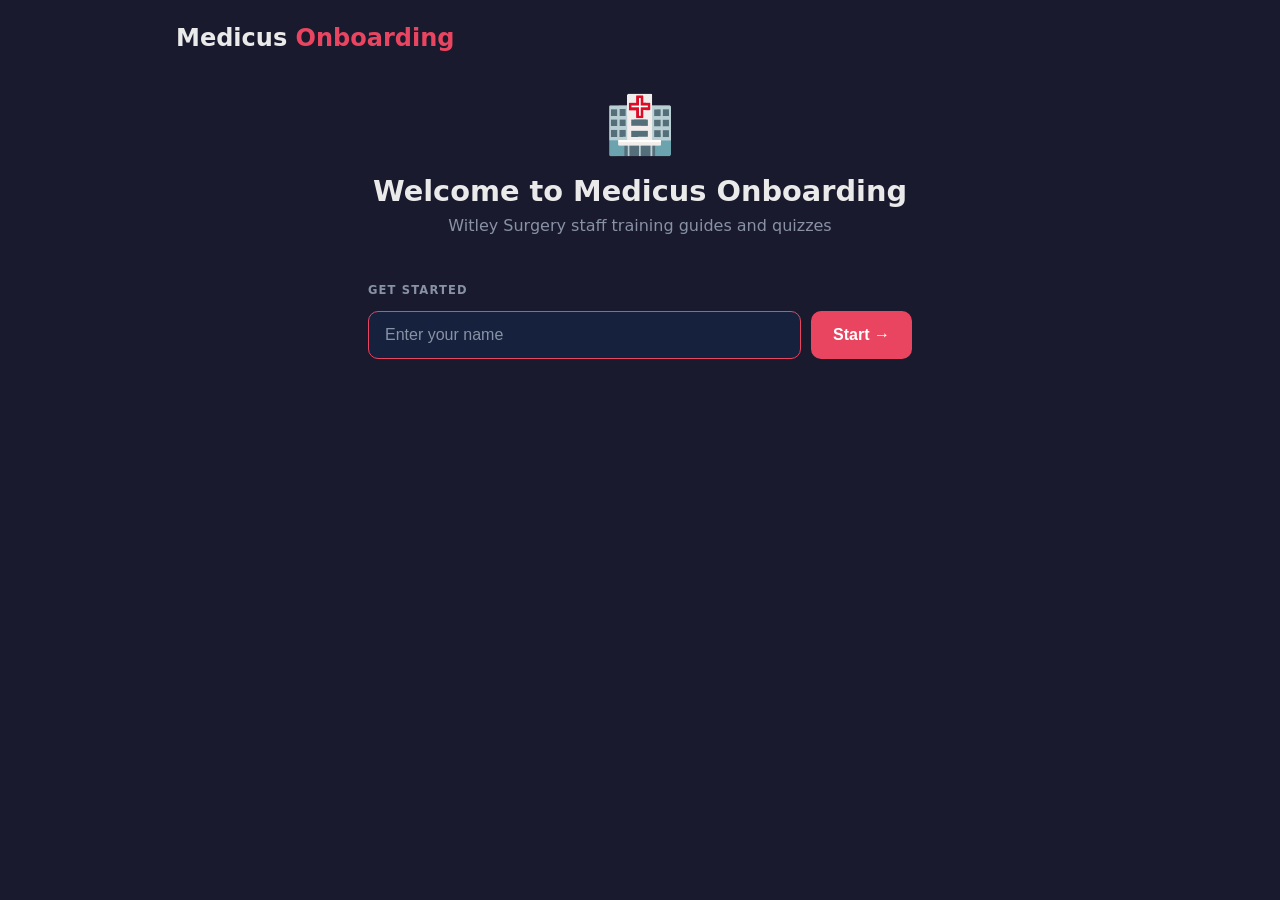
==== index.html @ c96b1d3e "feat: initial commit - Medicus onboarding app with admin module management - Two-panel training guid" ====
<!DOCTYPE html>
<html lang="en">
<head>
  <meta charset="UTF-8" />
  <meta name="viewport" content="width=device-width, initial-scale=1.0" />
  <title>Medicus Onboarding - Witley Surgery</title>
  <link rel="stylesheet" href="style.css" />
</head>
<body>
  <div id="app"></div>
  <script src="data/data.js"></script>
  <script src="app.js"></script>
</body>
</html>
---- style.css ----
/* Medicus Onboarding App - styles */

:root {
  --bg:          #1a1a2e;
  --surface:     #16213e;
  --surface2:    #0f3460;
  --accent:      #e94560;
  --accent2:     #533483;
  --text:        #eaeaea;
  --text-muted:  #8892a4;
  --border:      #2a3a5c;
  --radius:      10px;
  --font-body:   'Segoe UI', system-ui, sans-serif;

  /* Role colours */
  --c-hca:       #00b4d8;
  --c-anp:       #4cc9f0;
  --c-nurse:     #7b2d8b;
  --c-paramedic: #f77f00;
  --c-pharm:     #2dc653;
  --c-disp:      #f4d03f;
  --c-pharmtech: #00f5d4;
  --c-recep:     #e94560;
  --c-admin:     #8892a4;
  --c-other:     #a78bfa;
}

*, *::before, *::after { box-sizing: border-box; margin: 0; padding: 0; }

body {
  background: var(--bg);
  color: var(--text);
  font-family: var(--font-body);
  min-height: 100vh;
}

/* ── Layout ── */
#app { max-width: 960px; margin: 0 auto; padding: 24px 16px 60px; }

header {
  display: flex;
  align-items: center;
  gap: 12px;
  margin-bottom: 32px;
}

header .logo {
  font-size: 1.5rem;
  font-weight: 700;
  color: var(--text);
}

header .logo span { color: var(--accent); }

header nav { margin-left: auto; }

header nav button {
  background: none;
  border: none;
  color: var(--text-muted);
  cursor: pointer;
  font-size: 0.9rem;
  padding: 6px 12px;
  border-radius: var(--radius);
  transition: background 0.15s, color 0.15s;
}

header nav button:hover { background: var(--surface); color: var(--text); }

/* ── Search ── */
.search-wrap {
  position: relative;
  margin-bottom: 40px;
}

.search-wrap input {
  width: 100%;
  padding: 16px 20px 16px 48px;
  background: var(--surface);
  border: 1px solid var(--border);
  border-radius: var(--radius);
  color: var(--text);
  font-size: 1.1rem;
  outline: none;
  transition: border-color 0.2s;
}

.search-wrap input:focus { border-color: var(--accent); }

.search-wrap input::placeholder { color: var(--text-muted); }

.search-icon {
  position: absolute;
  left: 16px;
  top: 50%;
  transform: translateY(-50%);
  color: var(--text-muted);
  font-size: 1.1rem;
  pointer-events: none;
}

/* ── Section headings ── */
.section-label {
  font-size: 0.75rem;
  font-weight: 600;
  letter-spacing: 0.1em;
  text-transform: uppercase;
  color: var(--text-muted);
  margin-bottom: 16px;
}

/* ── Role grid ── */
.role-grid {
  display: grid;
  grid-template-columns: repeat(auto-fill, minmax(180px, 1fr));
  gap: 14px;
  margin-bottom: 48px;
}

.role-card {
  background: var(--surface);
  border: 1px solid var(--border);
  border-radius: var(--radius);
  padding: 20px 16px;
  cursor: pointer;
  transition: transform 0.15s, border-color 0.15s, box-shadow 0.15s;
  display: flex;
  flex-direction: column;
  align-items: flex-start;
  gap: 10px;
}

.role-card:hover {
  transform: translateY(-2px);
  box-shadow: 0 6px 24px rgba(0,0,0,0.4);
}

.role-card .role-icon {
  font-size: 2rem;
  line-height: 1;
}

.role-card .role-name {
  font-weight: 600;
  font-size: 0.95rem;
}

.role-card .role-count {
  font-size: 0.78rem;
  color: var(--text-muted);
}

.role-card .role-bar {
  height: 3px;
  width: 100%;
  border-radius: 2px;
  margin-top: auto;
}

/* ── Page header ── */
.page-header {
  display: flex;
  align-items: center;
  gap: 16px;
  margin-bottom: 28px;
}

.back-btn {
  background: var(--surface);
  border: 1px solid var(--border);
  color: var(--text);
  cursor: pointer;
  padding: 8px 14px;
  border-radius: var(--radius);
  font-size: 0.9rem;
  transition: background 0.15s;
}

.back-btn:hover { background: var(--surface2); }

.page-title { font-size: 1.6rem; font-weight: 700; }
.page-title .icon { margin-right: 10px; }

.quiz-launch-btn {
  margin-left: auto;
  background: var(--accent);
  border: none;
  color: #fff;
  cursor: pointer;
  padding: 10px 20px;
  border-radius: var(--radius);
  font-size: 0.9rem;
  font-weight: 600;
  transition: opacity 0.15s;
}

.quiz-launch-btn:hover { opacity: 0.85; }

/* ── Welcome screen ── */
.welcome-wrap {
  max-width: 560px;
  margin: 40px auto 0;
  padding: 0 8px;
}

.welcome-hero {
  text-align: center;
  margin-bottom: 48px;
}

.welcome-logo { font-size: 3.5rem; margin-bottom: 16px; }

.welcome-title {
  font-size: 1.8rem;
  font-weight: 700;
  margin-bottom: 8px;
}

.welcome-subtitle {
  font-size: 1rem;
  color: var(--text-muted);
}

.welcome-section-label {
  font-size: 0.72rem;
  font-weight: 600;
  letter-spacing: 0.1em;
  text-transform: uppercase;
  color: var(--text-muted);
  margin-bottom: 14px;
}

.welcome-existing { margin-bottom: 36px; }

.user-list {
  display: flex;
  flex-wrap: wrap;
  gap: 10px;
}

.user-card {
  display: flex;
  align-items: center;
  gap: 10px;
  background: var(--surface);
  border: 1px solid var(--border);
  border-radius: var(--radius);
  padding: 12px 14px;
  cursor: pointer;
  transition: border-color 0.15s, background 0.15s;
  flex: 1;
  min-width: 160px;
  position: relative;
}

.user-card:hover { border-color: var(--accent); background: var(--surface2); }

.user-avatar {
  width: 36px;
  height: 36px;
  border-radius: 50%;
  background: var(--accent);
  color: #fff;
  font-weight: 700;
  font-size: 1rem;
  display: flex;
  align-items: center;
  justify-content: center;
  flex-shrink: 0;
}

.user-card-name {
  font-size: 0.95rem;
  font-weight: 500;
  flex: 1;
}

.user-delete-btn {
  background: none;
  border: none;
  color: var(--text-muted);
  cursor: pointer;
  font-size: 0.85rem;
  padding: 4px 6px;
  border-radius: 4px;
  line-height: 1;
  transition: color 0.15s, background 0.15s;
}

.user-delete-btn:hover { color: var(--accent); background: rgba(233,69,96,0.12); }

.welcome-new {}

.new-user-form {
  display: flex;
  gap: 10px;
}

.new-user-form input {
  flex: 1;
  padding: 14px 16px;
  background: var(--surface);
  border: 1px solid var(--border);
  border-radius: var(--radius);
  color: var(--text);
  font-size: 1rem;
  outline: none;
  transition: border-color 0.2s;
}

.new-user-form input:focus { border-color: var(--accent); }
.new-user-form input::placeholder { color: var(--text-muted); }

.start-btn {
  background: var(--accent);
  border: none;
  color: #fff;
  cursor: pointer;
  padding: 14px 22px;
  border-radius: var(--radius);
  font-size: 1rem;
  font-weight: 600;
  transition: opacity 0.15s;
  white-space: nowrap;
}

.start-btn:hover { opacity: 0.85; }

/* ── User badge in header ── */
.user-badge {
  display: inline-flex;
  align-items: center;
  gap: 6px;
  font-size: 0.82rem;
  color: var(--text-muted);
  cursor: pointer;
  padding: 6px 12px;
  border-radius: var(--radius);
  border: 1px solid var(--border);
  transition: background 0.15s, color 0.15s;
  margin-left: 8px;
}

.user-badge:hover { background: var(--surface); color: var(--text); }

/* ── Role card progress ── */
.role-progress-track {
  width: 100%;
  height: 4px;
  background: var(--border);
  border-radius: 2px;
  overflow: hidden;
}

.role-progress-fill {
  height: 100%;
  border-radius: 2px;
  transition: width 0.3s;
}

.role-progress-label {
  font-size: 0.72rem;
  font-weight: 600;
  margin-top: 2px;
}

/* ── Guide layout ── */
.guide-header {
  display: flex;
  align-items: flex-start;
  gap: 16px;
  margin-bottom: 16px;
}

.guide-header-left {
  display: flex;
  align-items: center;
  gap: 14px;
  flex: 1;
}

.guide-role-icon { font-size: 2.2rem; line-height: 1; }

.guide-role-name {
  font-size: 1.4rem;
  font-weight: 700;
}

.guide-role-desc {
  font-size: 0.82rem;
  color: var(--text-muted);
  margin-top: 2px;
}

.guide-header-right {
  display: flex;
  align-items: center;
}

.guide-progress-wrap {
  display: flex;
  align-items: center;
  gap: 14px;
  margin-bottom: 20px;
}

.guide-progress-bar-track {
  flex: 1;
  height: 6px;
  background: var(--border);
  border-radius: 3px;
  overflow: hidden;
}

.guide-progress-bar-fill {
  height: 100%;
  background: var(--accent);
  border-radius: 3px;
  transition: width 0.4s;
}

.guide-progress-label {
  font-size: 0.78rem;
  color: var(--text-muted);
  white-space: nowrap;
}

.guide-layout {
  display: grid;
  grid-template-columns: 280px 1fr;
  gap: 20px;
  height: calc(100vh - 260px);
  min-height: 500px;
}

.guide-sidebar {
  background: var(--surface);
  border: 1px solid var(--border);
  border-radius: var(--radius);
  overflow: hidden;
  display: flex;
  flex-direction: column;
}

.guide-sidebar-scroll {
  overflow-y: auto;
  flex: 1;
  padding: 12px 0;
  scrollbar-width: thin;
  scrollbar-color: var(--border) transparent;
}

.guide-nav-section { margin-bottom: 4px; }

.guide-nav-section-title {
  font-size: 0.68rem;
  font-weight: 700;
  letter-spacing: 0.1em;
  text-transform: uppercase;
  color: var(--text-muted);
  padding: 10px 16px 4px;
}

.guide-nav-section-title.done { color: #2dc653; }

.guide-nav-item {
  display: flex;
  align-items: flex-start;
  gap: 8px;
  padding: 8px 16px;
  cursor: pointer;
  transition: background 0.12s;
  border-left: 3px solid transparent;
}

.guide-nav-item:hover { background: var(--surface2); }

.guide-nav-item.active {
  background: var(--surface2);
  border-left-color: var(--accent);
}

.guide-nav-item.done .guide-nav-title { color: var(--text-muted); }

.guide-nav-check {
  font-size: 0.7rem;
  color: #2dc653;
  min-width: 14px;
  margin-top: 2px;
  flex-shrink: 0;
}

.guide-nav-title {
  font-size: 0.85rem;
  line-height: 1.4;
}

.guide-article-panel {
  background: var(--surface);
  border: 1px solid var(--border);
  border-radius: var(--radius);
  overflow-y: auto;
  scrollbar-width: thin;
  scrollbar-color: var(--border) transparent;
}

.guide-article-inner {
  padding: 32px 36px;
  max-width: 720px;
}

.guide-article-section-badge {
  display: inline-block;
  font-size: 0.7rem;
  font-weight: 700;
  letter-spacing: 0.1em;
  text-transform: uppercase;
  color: var(--accent);
  background: rgba(233,69,96,0.1);
  border-radius: 4px;
  padding: 3px 10px;
  margin-bottom: 14px;
}

.guide-article-title {
  font-size: 1.4rem;
  font-weight: 700;
  line-height: 1.4;
  margin-bottom: 24px;
  color: var(--text);
}

.guide-article-body {
  font-size: 0.92rem;
  line-height: 1.8;
  color: #ccd6e8;
}

.article-para {
  margin-bottom: 1em;
}

.guide-article-footer {
  display: flex;
  align-items: center;
  gap: 16px;
  margin-top: 36px;
  padding-top: 20px;
  border-top: 1px solid var(--border);
  flex-wrap: wrap;
}

.article-link {
  color: var(--accent);
  font-size: 0.82rem;
  text-decoration: none;
}

.article-link:hover { text-decoration: underline; }

.complete-btn {
  margin-left: auto;
  background: var(--surface2);
  border: 1.5px solid var(--border);
  color: var(--text-muted);
  cursor: pointer;
  padding: 8px 18px;
  border-radius: var(--radius);
  font-size: 0.88rem;
  font-weight: 600;
  transition: all 0.2s;
}

.complete-btn:hover {
  border-color: #2dc653;
  color: #2dc653;
}

.complete-btn.done {
  border-color: #2dc653;
  color: #2dc653;
  background: rgba(45, 198, 83, 0.1);
}

.guide-article-nav {
  display: flex;
  align-items: center;
  gap: 16px;
  margin-top: 28px;
}

.guide-nav-btn {
  background: var(--surface2);
  border: 1px solid var(--border);
  color: var(--text);
  cursor: pointer;
  padding: 10px 20px;
  border-radius: var(--radius);
  font-size: 0.9rem;
  transition: background 0.15s, opacity 0.15s;
}

.guide-nav-btn:hover:not(:disabled) { background: var(--border); }
.guide-nav-btn:disabled { opacity: 0.3; cursor: default; }

.guide-article-counter {
  flex: 1;
  text-align: center;
  font-size: 0.82rem;
  color: var(--text-muted);
}

/* ── Home bar ── */
.home-bar {
  display: flex;
  align-items: center;
  justify-content: space-between;
  margin-bottom: 16px;
}

.report-link-btn {
  background: none;
  border: 1px solid var(--border);
  color: var(--text-muted);
  cursor: pointer;
  padding: 6px 14px;
  border-radius: var(--radius);
  font-size: 0.82rem;
  transition: background 0.15s, color 0.15s;
}

.report-link-btn:hover { background: var(--surface); color: var(--text); }

/* ── Progress report ── */
.report-wrap {
  max-width: 860px;
  margin: 0 auto;
}

.report-header {
  display: flex;
  align-items: flex-start;
  justify-content: space-between;
  margin-bottom: 24px;
  gap: 16px;
}

.report-title {
  font-size: 1.5rem;
  font-weight: 700;
  margin-bottom: 4px;
}

.report-meta {
  font-size: 0.85rem;
  color: var(--text-muted);
}

.print-btn {
  background: var(--surface);
  border: 1px solid var(--border);
  color: var(--text);
  cursor: pointer;
  padding: 10px 18px;
  border-radius: var(--radius);
  font-size: 0.88rem;
  font-weight: 600;
  transition: background 0.15s;
  white-space: nowrap;
  flex-shrink: 0;
}

.print-btn:hover { background: var(--surface2); }

.report-staff-block {
  display: flex;
  gap: 24px;
  flex-wrap: wrap;
  background: var(--surface);
  border: 1px solid var(--border);
  border-radius: var(--radius);
  padding: 16px 20px;
  margin-bottom: 24px;
}

.report-field {
  display: flex;
  flex-direction: column;
  gap: 2px;
}

.report-field span {
  font-size: 0.7rem;
  text-transform: uppercase;
  letter-spacing: 0.08em;
  color: var(--text-muted);
}

.report-field strong {
  font-size: 0.95rem;
}

.report-table {
  width: 100%;
  border-collapse: collapse;
  font-size: 0.88rem;
  margin-bottom: 24px;
}

.report-table th {
  text-align: left;
  padding: 10px 12px;
  font-size: 0.7rem;
  font-weight: 700;
  text-transform: uppercase;
  letter-spacing: 0.08em;
  color: var(--text-muted);
  border-bottom: 1px solid var(--border);
}

.report-table td {
  padding: 12px 12px;
  border-bottom: 1px solid var(--border)22;
  vertical-align: middle;
}

.report-row.complete td { opacity: 0.7; }

.report-role {
  font-weight: 600;
  display: flex;
  align-items: center;
  gap: 8px;
}

.report-icon { font-size: 1.1rem; }

.report-bar-wrap {
  width: 80px;
  height: 6px;
  background: var(--border);
  border-radius: 3px;
  display: inline-block;
  vertical-align: middle;
  margin-right: 8px;
  overflow: hidden;
}

.report-bar-fill {
  height: 100%;
  border-radius: 3px;
}

.report-pct {
  font-size: 0.8rem;
  color: var(--text-muted);
}

.report-progress { white-space: nowrap; }

.status-done   { color: #2dc653; font-weight: 600; }
.status-progress { color: #f4d03f; }
.status-pending  { color: var(--text-muted); }

.report-footer {
  font-size: 0.78rem;
  color: var(--text-muted);
  border-top: 1px solid var(--border);
  padding-top: 16px;
  line-height: 1.6;
}

/* ── Print styles ── */
@media print {
  body { background: #fff; color: #000; }
  header, .home-bar, .print-btn { display: none !important; }
  .report-wrap { max-width: 100%; }
  .report-table th, .report-table td { color: #000; border-color: #ccc; }
  .report-staff-block { border-color: #ccc; background: #f8f8f8; }
  .report-title, .report-meta, .report-field strong { color: #000; }
  .report-field span { color: #666; }
  .report-footer { color: #666; }
  .status-done { color: #1a7a32; }
  .status-progress { color: #b8860b; }
  .status-pending { color: #666; }
}

/* ── Responsive guide ── */
@media (max-width: 700px) {
  .guide-layout {
    grid-template-columns: 1fr;
    height: auto;
  }
  .guide-sidebar {
    max-height: 240px;
  }
  .guide-article-inner { padding: 20px 16px; }
}

/* ── Search results ── */
.search-results-header {
  font-size: 0.9rem;
  color: var(--text-muted);
  margin-bottom: 20px;
}

.search-result-card {
  background: var(--surface);
  border: 1px solid var(--border);
  border-radius: var(--radius);
  padding: 18px;
  margin-bottom: 12px;
}

.search-result-title {
  font-weight: 600;
  font-size: 1rem;
  margin-bottom: 4px;
}

.search-result-meta {
  font-size: 0.78rem;
  color: var(--text-muted);
  margin-bottom: 10px;
}

.search-result-excerpt {
  font-size: 0.87rem;
  color: #bbc4d4;
  line-height: 1.6;
}

.search-result-excerpt mark {
  background: rgba(233, 69, 96, 0.3);
  color: var(--text);
  border-radius: 2px;
  padding: 0 2px;
}

.search-result-link {
  display: inline-block;
  margin-top: 10px;
  color: var(--accent);
  font-size: 0.82rem;
  text-decoration: none;
}

.search-result-link:hover { text-decoration: underline; }

.role-tags {
  display: flex;
  flex-wrap: wrap;
  gap: 4px;
  margin-top: 8px;
}

.role-tag {
  font-size: 0.7rem;
  padding: 2px 8px;
  border-radius: 20px;
  background: var(--surface2);
  color: var(--text-muted);
}

/* ── Quiz ── */
.quiz-wrap { max-width: 680px; margin: 0 auto; }

.quiz-progress {
  display: flex;
  justify-content: space-between;
  font-size: 0.82rem;
  color: var(--text-muted);
  margin-bottom: 8px;
}

.quiz-progress-bar {
  height: 4px;
  background: var(--border);
  border-radius: 2px;
  margin-bottom: 28px;
  overflow: hidden;
}

.quiz-progress-fill {
  height: 100%;
  background: var(--accent);
  border-radius: 2px;
  transition: width 0.3s;
}

.quiz-question {
  font-size: 1.15rem;
  font-weight: 600;
  line-height: 1.5;
  margin-bottom: 24px;
}

.quiz-options { display: flex; flex-direction: column; gap: 10px; }

.quiz-option {
  background: var(--surface);
  border: 1.5px solid var(--border);
  border-radius: var(--radius);
  padding: 14px 18px;
  cursor: pointer;
  font-size: 0.95rem;
  text-align: left;
  color: var(--text);
  transition: border-color 0.15s, background 0.15s;
}

.quiz-option:hover:not(:disabled) { border-color: var(--accent); background: var(--surface2); }

.quiz-option.correct { border-color: #2dc653; background: rgba(45, 198, 83, 0.12); }

.quiz-option.wrong   { border-color: var(--accent); background: rgba(233, 69, 96, 0.12); }

.quiz-option:disabled { cursor: default; }

.quiz-explanation {
  margin-top: 16px;
  padding: 14px;
  background: var(--surface2);
  border-radius: var(--radius);
  font-size: 0.88rem;
  line-height: 1.6;
  color: #bbc4d4;
  display: none;
}

.quiz-explanation.visible { display: block; }

.quiz-next-btn {
  margin-top: 20px;
  background: var(--accent);
  border: none;
  color: #fff;
  cursor: pointer;
  padding: 12px 28px;
  border-radius: var(--radius);
  font-size: 0.95rem;
  font-weight: 600;
  display: none;
  transition: opacity 0.15s;
}

.quiz-next-btn.visible { display: inline-block; }
.quiz-next-btn:hover { opacity: 0.85; }

/* ── Quiz results ── */
.quiz-results {
  text-align: center;
  padding: 40px 0;
}

.quiz-score {
  font-size: 4rem;
  font-weight: 700;
  margin-bottom: 8px;
}

.quiz-score-label {
  font-size: 1.1rem;
  color: var(--text-muted);
  margin-bottom: 32px;
}

.quiz-score.pass { color: #2dc653; }
.quiz-score.fail { color: var(--accent); }

.quiz-result-actions { display: flex; gap: 12px; justify-content: center; }

.quiz-result-actions button {
  padding: 12px 24px;
  border-radius: var(--radius);
  cursor: pointer;
  font-size: 0.95rem;
  font-weight: 600;
  border: none;
  transition: opacity 0.15s;
}

.quiz-result-actions .retry-btn  { background: var(--accent); color: #fff; }
.quiz-result-actions .guide-btn  { background: var(--surface2); color: var(--text); border: 1px solid var(--border); }
.quiz-result-actions button:hover { opacity: 0.85; }

/* ── Empty / loading states ── */
.loading {
  text-align: center;
  padding: 60px 0;
  color: var(--text-muted);
  font-size: 1rem;
}

.empty {
  text-align: center;
  padding: 60px 0;
  color: var(--text-muted);
}

.empty p { margin-top: 8px; font-size: 0.9rem; }

/* ── Home bar actions ── */
.home-bar-actions { display: flex; align-items: center; gap: 8px; }

.admin-link-btn {
  background: none;
  border: 1px solid var(--border);
  color: var(--text-muted);
  cursor: pointer;
  padding: 6px 10px;
  border-radius: var(--radius);
  font-size: 0.85rem;
  transition: background 0.15s, color 0.15s;
}

.admin-link-btn:hover { background: var(--surface); color: var(--text); }

/* ── Mandatory article markers ── */
.guide-nav-mandatory {
  font-size: 0.65rem;
  color: #f4d03f;
  flex-shrink: 0;
  margin-left: auto;
}

.guide-article-meta-row {
  display: flex;
  align-items: center;
  gap: 8px;
  margin-bottom: 14px;
  flex-wrap: wrap;
}

.guide-article-section-badge { margin-bottom: 0; }

.guide-article-required-badge {
  display: inline-block;
  font-size: 0.7rem;
  font-weight: 700;
  letter-spacing: 0.08em;
  color: #f4d03f;
  background: rgba(244, 208, 63, 0.1);
  border: 1px solid rgba(244, 208, 63, 0.3);
  border-radius: 4px;
  padding: 3px 10px;
}

/* ── Admin login ── */
.admin-login-wrap {
  display: flex;
  align-items: center;
  justify-content: center;
  min-height: 60vh;
}

.admin-login-card {
  background: var(--surface);
  border: 1px solid var(--border);
  border-radius: var(--radius);
  padding: 40px 36px;
  width: 360px;
  max-width: 100%;
  text-align: center;
}

.admin-login-icon { font-size: 2.5rem; margin-bottom: 12px; }

.admin-login-title {
  font-size: 1.4rem;
  font-weight: 700;
  margin-bottom: 4px;
}

.admin-login-sub {
  font-size: 0.82rem;
  color: var(--text-muted);
  margin-bottom: 28px;
}

.admin-input {
  width: 100%;
  padding: 12px 16px;
  background: var(--bg);
  border: 1px solid var(--border);
  border-radius: var(--radius);
  color: var(--text);
  font-size: 1rem;
  outline: none;
  margin-bottom: 8px;
  transition: border-color 0.2s;
}

.admin-input:focus { border-color: var(--accent); }
.admin-input::placeholder { color: var(--text-muted); }

.admin-error {
  font-size: 0.82rem;
  color: var(--accent);
  min-height: 20px;
  margin-bottom: 12px;
}

.admin-login-btn {
  width: 100%;
  background: var(--accent);
  border: none;
  color: #fff;
  cursor: pointer;
  padding: 13px;
  border-radius: var(--radius);
  font-size: 1rem;
  font-weight: 600;
  transition: opacity 0.15s;
  margin-bottom: 10px;
}

.admin-login-btn:hover { opacity: 0.85; }

.admin-cancel-btn {
  background: none;
  border: none;
  color: var(--text-muted);
  cursor: pointer;
  font-size: 0.88rem;
  padding: 6px;
  transition: color 0.15s;
}

.admin-cancel-btn:hover { color: var(--text); }

/* ── Admin panel ── */
.admin-wrap { max-width: 960px; }

.admin-header {
  display: flex;
  align-items: flex-start;
  justify-content: space-between;
  gap: 16px;
  margin-bottom: 24px;
  flex-wrap: wrap;
}

.admin-title {
  font-size: 1.4rem;
  font-weight: 700;
  margin-bottom: 4px;
}

.admin-subtitle {
  font-size: 0.82rem;
  color: var(--text-muted);
}

.admin-header-actions { display: flex; gap: 8px; align-items: center; }

.admin-logout-btn {
  background: none;
  border: 1px solid var(--border);
  color: var(--text-muted);
  cursor: pointer;
  padding: 8px 14px;
  border-radius: var(--radius);
  font-size: 0.82rem;
  transition: background 0.15s, color 0.15s;
}

.admin-logout-btn:hover { background: var(--surface); color: var(--text); }

.admin-change-pw-btn {
  background: none;
  border: 1px solid var(--border);
  color: var(--text-muted);
  cursor: pointer;
  padding: 8px 14px;
  border-radius: var(--radius);
  font-size: 0.82rem;
  transition: background 0.15s, color 0.15s;
}

.admin-change-pw-btn:hover { background: var(--surface); color: var(--text); }

.admin-role-tabs {
  display: flex;
  flex-wrap: wrap;
  gap: 6px;
  margin-bottom: 20px;
  padding-bottom: 20px;
  border-bottom: 1px solid var(--border);
}

.admin-role-tab {
  position: relative;
  background: var(--surface);
  border: 1px solid var(--border);
  color: var(--text-muted);
  cursor: pointer;
  padding: 8px 14px;
  border-radius: var(--radius);
  font-size: 0.82rem;
  transition: background 0.15s, color 0.15s, border-color 0.15s;
  white-space: nowrap;
}

.admin-role-tab:hover { background: var(--surface2); color: var(--text); }
.admin-role-tab.active { border-color: var(--accent); color: var(--text); background: var(--surface2); }

.admin-tab-dot {
  position: absolute;
  top: 4px;
  right: 4px;
  width: 6px;
  height: 6px;
  border-radius: 50%;
  background: var(--accent);
}

.admin-role-panel {
  background: var(--surface);
  border: 1px solid var(--border);
  border-radius: var(--radius);
  overflow: hidden;
}

.admin-role-info {
  display: flex;
  align-items: center;
  gap: 12px;
  padding: 16px 20px;
  border-bottom: 1px solid var(--border);
  background: var(--surface2);
  flex-wrap: wrap;
}

.admin-role-icon { font-size: 1.5rem; }

.admin-role-name { font-size: 1rem; font-weight: 700; }

.admin-role-stats {
  font-size: 0.78rem;
  color: var(--text-muted);
}

.admin-reset-btn {
  margin-left: auto;
  background: none;
  border: 1px solid var(--border);
  color: var(--text-muted);
  cursor: pointer;
  padding: 6px 12px;
  border-radius: var(--radius);
  font-size: 0.78rem;
  transition: color 0.15s, border-color 0.15s;
}

.admin-reset-btn:hover { color: var(--accent); border-color: var(--accent); }

.admin-articles-list {
  max-height: calc(100vh - 380px);
  overflow-y: auto;
  min-height: 300px;
  scrollbar-width: thin;
  scrollbar-color: var(--border) transparent;
}

.admin-section { border-bottom: 1px solid var(--border)44; }
.admin-section:last-child { border-bottom: none; }

.admin-section-title {
  display: flex;
  align-items: center;
  justify-content: space-between;
  padding: 10px 20px 6px;
  font-size: 0.68rem;
  font-weight: 700;
  letter-spacing: 0.1em;
  text-transform: uppercase;
  color: var(--text-muted);
  background: var(--bg);
}

.admin-section-count {
  font-weight: 400;
  text-transform: none;
  letter-spacing: 0;
  font-size: 0.72rem;
}

.admin-article-row {
  display: flex;
  align-items: center;
  gap: 14px;
  padding: 10px 20px;
  border-bottom: 1px solid var(--border)22;
  transition: background 0.1s;
}

.admin-article-row:hover { background: var(--surface2); }
.admin-article-row.excluded { opacity: 0.45; }
.admin-article-row:last-child { border-bottom: none; }

.admin-article-title {
  flex: 1;
  font-size: 0.85rem;
  line-height: 1.4;
}

/* Toggle switch */
.admin-toggle-wrap {
  position: relative;
  display: inline-block;
  width: 38px;
  height: 22px;
  flex-shrink: 0;
  cursor: pointer;
}

.admin-toggle-wrap input { opacity: 0; width: 0; height: 0; }

.admin-toggle-slider {
  position: absolute;
  inset: 0;
  background: var(--border);
  border-radius: 22px;
  transition: background 0.2s;
}

.admin-toggle-slider::before {
  content: "";
  position: absolute;
  width: 16px;
  height: 16px;
  left: 3px;
  bottom: 3px;
  background: #fff;
  border-radius: 50%;
  transition: transform 0.2s;
}

.admin-toggle-wrap input:checked + .admin-toggle-slider { background: #2dc653; }
.admin-toggle-wrap input:checked + .admin-toggle-slider::before { transform: translateX(16px); }

/* Mandatory checkbox */
.admin-mandatory-label {
  display: flex;
  align-items: center;
  gap: 5px;
  font-size: 0.75rem;
  color: var(--text-muted);
  cursor: pointer;
  white-space: nowrap;
  flex-shrink: 0;
}

.admin-mandatory-label input { cursor: pointer; accent-color: #f4d03f; }
.admin-mandatory-label.disabled { opacity: 0.4; pointer-events: none; }

/* ── Responsive ── */
@media (max-width: 600px) {
  .role-grid { grid-template-columns: repeat(2, 1fr); }
  .page-title { font-size: 1.2rem; }
  .quiz-launch-btn { padding: 8px 14px; font-size: 0.82rem; }
}
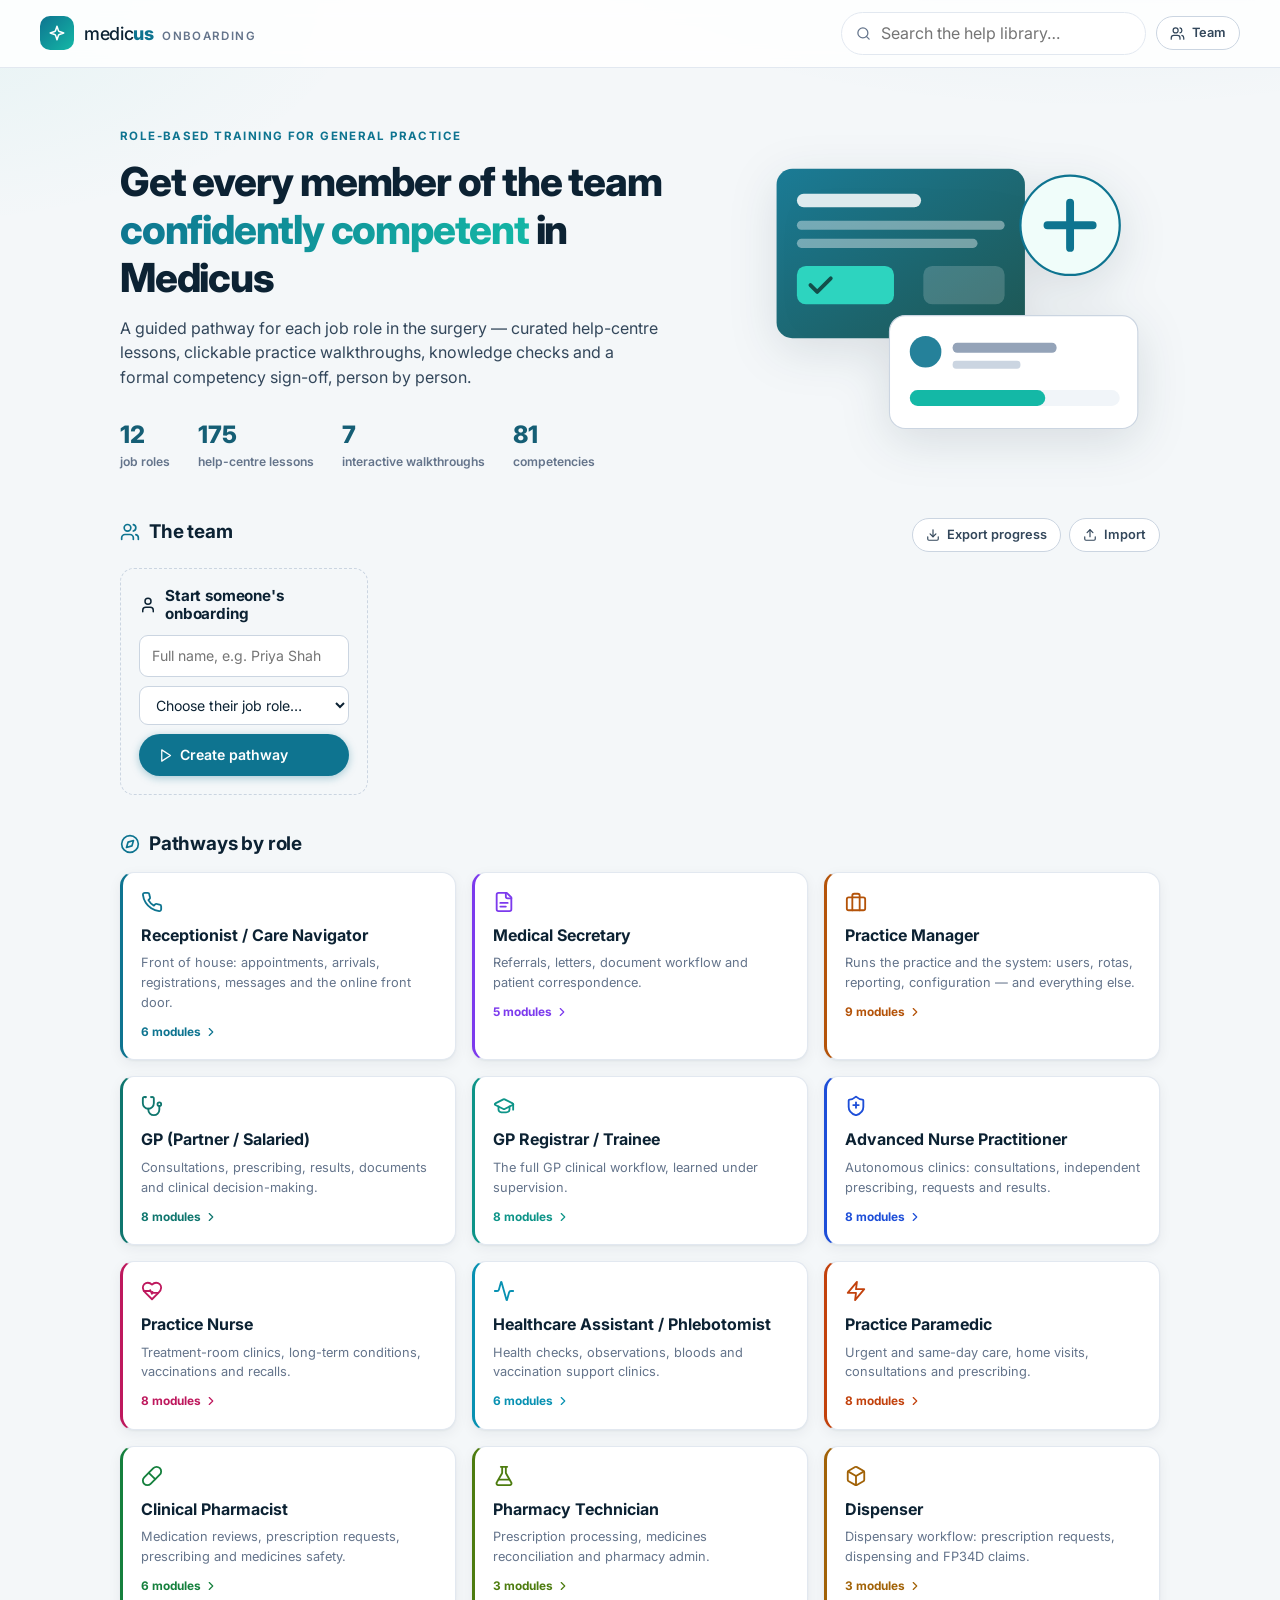
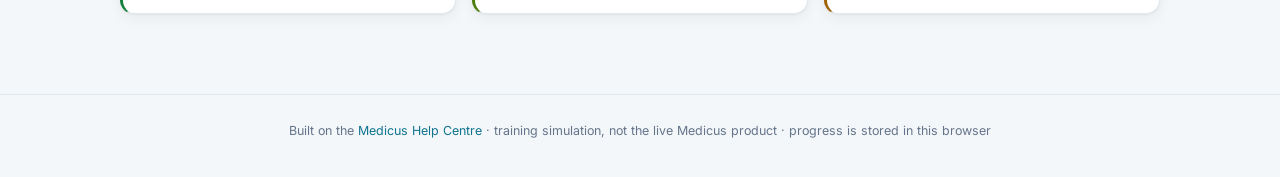
==== commit 5e1bc969: "feat: rebuild as role-based onboarding with walkthroughs and competency sign-off Complete rewrite of" ====
--- a/index.html
+++ b/index.html
@@ -1,14 +1,19 @@
 <!DOCTYPE html>
-<html lang="en">
+<html lang="en-GB">
 <head>
   <meta charset="UTF-8" />
   <meta name="viewport" content="width=device-width, initial-scale=1.0" />
-  <title>Medicus Onboarding - Witley Surgery</title>
-  <link rel="stylesheet" href="style.css" />
+  <title>Medicus Onboarding — role-based training & competency sign-off</title>
+  <meta name="description" content="Best-in-class Medicus onboarding for every job role in the surgery: curated lessons, clickable walkthroughs, knowledge checks and competency sign-off." />
+  <link rel="icon" href="data:image/svg+xml,%3Csvg xmlns='http://www.w3.org/2000/svg' viewBox='0 0 32 32'%3E%3Crect width='32' height='32' rx='8' fill='%230E7490'/%3E%3Cpath d='M16 8v16M8 16h16' stroke='%23fff' stroke-width='4.5' stroke-linecap='round'/%3E%3C/svg%3E" />
+  <link rel="stylesheet" href="css/main.css" />
 </head>
 <body>
   <div id="app"></div>
   <script src="data/data.js"></script>
-  <script src="app.js"></script>
+  <script src="js/icons.js"></script>
+  <script src="js/curriculum.js"></script>
+  <script src="js/walkthroughs.js"></script>
+  <script src="js/app.js"></script>
 </body>
 </html>
--- a/css/main.css
+++ b/css/main.css
@@ -0,0 +1,559 @@
+/* ───────────────────────────────────────────────────────────────────────────
+   Medicus Onboarding — design system
+   Light, clinical, professional. Palette echoes the Medicus brand:
+   deep ink navy + teal, generous whitespace, soft shadows.
+   ─────────────────────────────────────────────────────────────────────────── */
+
+@import url("https://fonts.googleapis.com/css2?family=Inter:wght@400;500;600;700;800&display=swap");
+
+:root {
+  --ink:        #0c2233;
+  --ink-soft:   #33475b;
+  --muted:      #64748b;
+  --primary:    #0e7490;
+  --primary-deep: #155e75;
+  --primary-soft: #e0f2f7;
+  --accent:     #14b8a6;
+  --success:    #15803d;
+  --success-soft: #ecfdf3;
+  --danger:     #dc2626;
+  --danger-soft: #fef2f2;
+  --amber:      #b45309;
+  --amber-soft: #fffbeb;
+  --bg:         #f4f7f9;
+  --surface:    #ffffff;
+  --border:     #e2e8f0;
+  --border-strong: #cbd5e1;
+  --ring-bg:    #e2e8f0;
+  --radius:     14px;
+  --radius-sm:  9px;
+  --shadow:     0 1px 2px rgba(12, 34, 51, .05), 0 4px 14px rgba(12, 34, 51, .06);
+  --shadow-lift: 0 2px 4px rgba(12, 34, 51, .07), 0 10px 28px rgba(12, 34, 51, .12);
+  --font: "Inter", system-ui, -apple-system, "Segoe UI", sans-serif;
+}
+
+* { box-sizing: border-box; }
+html { scroll-behavior: smooth; }
+body {
+  margin: 0;
+  font-family: var(--font);
+  background:
+    radial-gradient(1100px 480px at 85% -10%, rgba(14, 116, 144, .09), transparent 60%),
+    radial-gradient(900px 420px at -10% 0%, rgba(20, 184, 166, .07), transparent 55%),
+    var(--bg);
+  color: var(--ink);
+  line-height: 1.55;
+  -webkit-font-smoothing: antialiased;
+}
+a { color: var(--primary); text-decoration: none; }
+h1, h2, h3 { line-height: 1.2; margin: 0; letter-spacing: -0.01em; }
+p { margin: 0; }
+.icon { vertical-align: -0.18em; flex-shrink: 0; }
+.muted { color: var(--muted); font-size: .85rem; }
+.pad { padding: 18px; }
+
+/* ── Layout chrome ─────────────────────────────────────────────────────── */
+
+.site-header {
+  position: sticky; top: 0; z-index: 40;
+  display: flex; align-items: center; justify-content: space-between; gap: 16px;
+  padding: 12px clamp(16px, 4vw, 40px);
+  background: rgba(255, 255, 255, .85);
+  backdrop-filter: blur(10px);
+  border-bottom: 1px solid var(--border);
+}
+.brand { display: flex; align-items: center; gap: 10px; color: var(--ink); }
+.brand-mark {
+  display: grid; place-items: center; width: 34px; height: 34px; border-radius: 10px;
+  background: linear-gradient(135deg, var(--primary), var(--accent)); color: #fff;
+}
+.brand-name { font-weight: 500; font-size: 1.12rem; letter-spacing: -0.02em; }
+.brand-name b { font-weight: 800; color: var(--primary); }
+.brand-sub { font-size: .72rem; font-weight: 600; text-transform: uppercase; letter-spacing: .12em; color: var(--muted); margin-left: 4px; }
+.header-actions { display: flex; align-items: center; gap: 10px; }
+.header-search {
+  display: flex; align-items: center; gap: 8px;
+  background: var(--surface); border: 1px solid var(--border); border-radius: 999px;
+  padding: 7px 14px; color: var(--muted); min-width: 230px;
+}
+.header-search input { border: 0; outline: 0; font: inherit; width: 100%; background: transparent; color: var(--ink); }
+
+.container { max-width: 880px; margin: 0 auto; padding: 28px clamp(16px, 4vw, 40px) 80px; }
+.container.wide { max-width: 1120px; }
+.site-footer {
+  text-align: center; color: var(--muted); font-size: .78rem;
+  padding: 26px 16px 36px; border-top: 1px solid var(--border);
+}
+
+.crumbs { display: flex; align-items: center; gap: 7px; font-size: .82rem; color: var(--muted); margin-bottom: 20px; flex-wrap: wrap; }
+.crumbs span { color: var(--ink-soft); font-weight: 600; }
+
+.section-head { display: flex; align-items: baseline; justify-content: space-between; gap: 14px; margin: 38px 0 16px; flex-wrap: wrap; }
+.section-head h2 { font-size: 1.18rem; display: flex; align-items: center; gap: 9px; }
+.section-head h2 .icon { color: var(--primary); }
+.section-actions { display: flex; gap: 8px; }
+
+/* ── Buttons, pills, cards ─────────────────────────────────────────────── */
+
+.btn {
+  display: inline-flex; align-items: center; gap: 7px;
+  font: inherit; font-weight: 600; font-size: .88rem;
+  border: 1px solid transparent; border-radius: 999px;
+  padding: 9px 18px; cursor: pointer; transition: all .15s ease;
+  white-space: nowrap;
+}
+.btn-primary { background: var(--primary); color: #fff; box-shadow: 0 2px 8px rgba(14, 116, 144, .35); }
+.btn-primary:hover { background: var(--primary-deep); transform: translateY(-1px); }
+.btn-ghost { background: var(--surface); color: var(--ink-soft); border-color: var(--border-strong); }
+.btn-ghost:hover { border-color: var(--primary); color: var(--primary); }
+.btn-sm { padding: 6px 13px; font-size: .8rem; }
+.btn-danger:hover { border-color: var(--danger); color: var(--danger); }
+.btn-confirm { background: var(--success-soft); color: var(--success); border-color: #bbe7c8; }
+.btn-confirm:hover { background: var(--success); color: #fff; }
+
+.pill {
+  display: inline-flex; align-items: center; gap: 5px;
+  font-size: .7rem; font-weight: 600; letter-spacing: .02em;
+  background: var(--bg); color: var(--muted);
+  border: 1px solid var(--border); border-radius: 999px; padding: 2px 9px;
+}
+.pill-green { background: var(--success-soft); color: var(--success); border-color: #bbe7c8; }
+
+.card {
+  background: var(--surface); border: 1px solid var(--border);
+  border-radius: var(--radius); box-shadow: var(--shadow);
+}
+.grid { display: grid; gap: 16px; }
+
+/* ── Hero ──────────────────────────────────────────────────────────────── */
+
+.hero { display: grid; grid-template-columns: 1.25fr .85fr; gap: 36px; align-items: center; padding: 26px 0 8px; }
+.eyebrow {
+  display: inline-block; font-size: .72rem; font-weight: 700; letter-spacing: .12em;
+  text-transform: uppercase; color: var(--primary); margin-bottom: 12px;
+}
+.hero h1 { font-size: clamp(1.7rem, 3.4vw, 2.5rem); font-weight: 800; letter-spacing: -0.03em; }
+.hero h1 em { font-style: normal; background: linear-gradient(120deg, var(--primary), var(--accent)); -webkit-background-clip: text; background-clip: text; color: transparent; }
+.hero p { margin-top: 14px; color: var(--ink-soft); max-width: 54ch; }
+.hero-stats { display: flex; gap: 28px; margin-top: 26px; flex-wrap: wrap; }
+.hero-stats div { display: flex; flex-direction: column; }
+.hero-stats b { font-size: 1.5rem; font-weight: 800; color: var(--primary-deep); }
+.hero-stats span { font-size: .76rem; color: var(--muted); font-weight: 600; }
+.hero-art svg { width: 100%; height: auto; filter: drop-shadow(0 12px 24px rgba(12, 34, 51, .12)); }
+
+/* ── People & roles ────────────────────────────────────────────────────── */
+
+.people-grid { grid-template-columns: repeat(auto-fill, minmax(230px, 1fr)); }
+.person-card { display: flex; flex-direction: column; gap: 5px; padding: 18px; color: var(--ink); transition: all .15s ease; border-top: 3px solid var(--accent, var(--primary)); }
+.person-card:hover { box-shadow: var(--shadow-lift); transform: translateY(-2px); }
+.person-top { display: flex; justify-content: space-between; align-items: center; margin-bottom: 6px; }
+.avatar {
+  display: grid; place-items: center; width: 44px; height: 44px; border-radius: 50%;
+  color: #fff; font-weight: 700; font-size: .95rem; letter-spacing: .02em;
+}
+.avatar-lg { width: 64px; height: 64px; font-size: 1.3rem; }
+.person-role { display: inline-flex; align-items: center; gap: 6px; color: var(--muted); font-size: .8rem; font-weight: 600; }
+.person-meta { font-size: .75rem; color: var(--muted); margin-top: 6px; }
+.ring text { font-size: .68rem; font-weight: 700; fill: var(--ink-soft); }
+
+.add-person { padding: 18px; border-style: dashed; border-color: var(--border-strong); box-shadow: none; background: transparent; }
+.add-person h3 { font-size: .95rem; display: flex; gap: 8px; align-items: center; margin-bottom: 12px; }
+.add-person form { display: flex; flex-direction: column; gap: 9px; }
+.add-person input, .add-person select {
+  font: inherit; font-size: .88rem; padding: 9px 12px; border-radius: var(--radius-sm);
+  border: 1px solid var(--border-strong); background: var(--surface); color: var(--ink);
+}
+.add-person input:focus, .add-person select:focus { outline: 2px solid var(--primary-soft); border-color: var(--primary); }
+
+.roles-grid { grid-template-columns: repeat(auto-fill, minmax(250px, 1fr)); }
+.role-tile {
+  padding: 18px; border-radius: var(--radius); cursor: pointer;
+  background: var(--surface); border: 1px solid var(--border); box-shadow: var(--shadow);
+  display: flex; flex-direction: column; gap: 6px; transition: all .15s ease;
+  border-left: 3px solid var(--accent);
+}
+.role-tile:hover { box-shadow: var(--shadow-lift); transform: translateY(-2px); }
+.role-icn { color: var(--accent); }
+.role-tile p { font-size: .8rem; color: var(--muted); }
+.role-meta { font-size: .74rem; font-weight: 700; color: var(--accent); display: inline-flex; align-items: center; gap: 3px; margin-top: 4px; }
+
+/* ── Person dashboard ──────────────────────────────────────────────────── */
+
+.person-head {
+  display: flex; gap: 20px; align-items: center; padding: 24px;
+  background: var(--surface); border: 1px solid var(--border); border-radius: var(--radius);
+  box-shadow: var(--shadow); border-top: 4px solid var(--accent, var(--primary));
+}
+.person-head-text { flex: 1; }
+.person-head h1 { font-size: 1.5rem; font-weight: 800; }
+.person-head p { color: var(--muted); font-size: .86rem; margin-top: 5px; }
+.person-head-side { display: flex; flex-direction: column; align-items: center; gap: 8px; }
+.person-head-actions { display: flex; gap: 6px; }
+
+.module-list { display: flex; flex-direction: column; gap: 12px; }
+.module-card, .assessment-card, .quiz-card, .wt-card, .supervisor-card {
+  display: flex; align-items: center; gap: 16px; padding: 16px 20px; color: var(--ink);
+  transition: all .15s ease;
+}
+.module-card:hover { box-shadow: var(--shadow-lift); transform: translateX(3px); }
+.module-num {
+  display: grid; place-items: center; width: 28px; height: 28px; flex-shrink: 0;
+  border-radius: 50%; background: var(--bg); border: 1px solid var(--border-strong);
+  font-size: .8rem; font-weight: 700; color: var(--muted);
+}
+.module-card.done .module-num { background: var(--success); border-color: var(--success); color: #fff; }
+.module-icn {
+  display: grid; place-items: center; width: 46px; height: 46px; flex-shrink: 0;
+  border-radius: 12px; background: var(--primary-soft); color: var(--primary-deep);
+}
+.module-icn-lg { width: 60px; height: 60px; border-radius: 16px; }
+.module-body { flex: 1; min-width: 0; }
+.module-body b { font-size: .98rem; }
+.module-body p { font-size: .82rem; color: var(--muted); margin-top: 2px; }
+.module-facts { display: flex; gap: 14px; flex-wrap: wrap; margin-top: 8px; font-size: .73rem; color: var(--muted); font-weight: 600; }
+.module-facts .icon { color: var(--primary); }
+.assessment-card.locked { opacity: .65; }
+.assessment-card .lock { color: var(--muted); padding: 0 14px; }
+.assessment-card.done, .quiz-card.done { border-color: #bbe7c8; background: linear-gradient(0deg, var(--success-soft), var(--surface)); }
+
+/* ── Module page ───────────────────────────────────────────────────────── */
+
+.module-head { display: flex; gap: 18px; align-items: flex-start; margin-bottom: 24px; }
+.module-head h1 { font-size: 1.45rem; font-weight: 800; }
+.module-head p { color: var(--ink-soft); font-size: .88rem; margin-top: 8px; max-width: 64ch; }
+.module-head > div:nth-child(2) { flex: 1; }
+
+.wt-card { border: 1px solid #99e3dd; background: linear-gradient(105deg, #f0fdfa, var(--surface) 70%); }
+.wt-card-art { display: grid; place-items: center; width: 56px; height: 56px; flex-shrink: 0; border-radius: 14px; background: var(--accent); color: #fff; }
+.wt-card .eyebrow { margin-bottom: 3px; }
+
+.lesson-list { overflow: hidden; }
+.lesson-row { display: flex; align-items: center; gap: 12px; padding: 11px 16px; border-bottom: 1px solid var(--border); }
+.lesson-row:last-child { border-bottom: 0; }
+.lesson-row.read .lesson-title { color: var(--muted); }
+.lesson-check { background: none; border: 0; cursor: pointer; color: var(--border-strong); padding: 2px; display: grid; }
+.lesson-row.read .lesson-check { color: var(--success); }
+.lesson-check:hover { color: var(--primary); }
+.lesson-title { flex: 1; color: var(--ink); font-weight: 500; font-size: .9rem; }
+.lesson-title:hover { color: var(--primary); }
+.ref-library { margin-top: 12px; }
+.ref-library summary {
+  cursor: pointer; font-size: .84rem; font-weight: 600; color: var(--muted);
+  padding: 8px 4px; display: flex; align-items: center; gap: 8px; list-style: none;
+}
+.ref-library summary::-webkit-details-marker { display: none; }
+.ref-library summary:hover { color: var(--primary); }
+.ref-library .card { margin-top: 8px; }
+
+.comp-list { overflow: hidden; }
+.comp-row { display: flex; align-items: center; gap: 16px; padding: 14px 18px; border-bottom: 1px solid var(--border); }
+.comp-row:last-child { border-bottom: 0; }
+.comp-row.confirmed { background: var(--success-soft); }
+.comp-text { flex: 1; }
+.comp-lead { display: block; font-size: .68rem; font-weight: 700; text-transform: uppercase; letter-spacing: .08em; color: var(--muted); }
+.comp-text b { font-size: .88rem; font-weight: 600; }
+.comp-stamp { display: flex; align-items: center; gap: 5px; font-size: .74rem; color: var(--success); font-weight: 600; margin-top: 4px; }
+.supervisor-card { margin-top: 14px; }
+.supervisor-card.confirmed { border-color: #bbe7c8; background: var(--success-soft); }
+.signoff-form { display: flex; gap: 8px; flex-wrap: wrap; }
+.signoff-form input {
+  font: inherit; font-size: .85rem; padding: 8px 12px; border-radius: 999px;
+  border: 1px solid var(--border-strong); min-width: 170px;
+}
+
+/* ── Lesson reader ─────────────────────────────────────────────────────── */
+
+.lesson { background: var(--surface); border: 1px solid var(--border); border-radius: var(--radius); box-shadow: var(--shadow); padding: clamp(22px, 4vw, 44px); }
+.lesson-head h1 { font-size: 1.5rem; font-weight: 800; margin: 6px 0 14px; }
+.lesson-body { margin-top: 22px; font-size: .94rem; color: var(--ink-soft); }
+.lesson-body p { margin: 0 0 14px; max-width: 72ch; }
+.lesson-body strong { color: var(--ink); }
+.lesson-foot { display: flex; gap: 10px; margin-top: 28px; padding-top: 20px; border-top: 1px solid var(--border); flex-wrap: wrap; }
+
+/* ── Quiz ──────────────────────────────────────────────────────────────── */
+
+.quiz { max-width: 720px; margin: 0 auto; }
+.quiz-progress { display: flex; align-items: center; gap: 14px; font-size: .8rem; font-weight: 600; color: var(--ink-soft); margin-bottom: 16px; }
+.quiz-progress .bar { flex: 1; height: 7px; border-radius: 999px; background: var(--ring-bg); overflow: hidden; }
+.quiz-progress .bar i { display: block; height: 100%; background: linear-gradient(90deg, var(--primary), var(--accent)); border-radius: 999px; transition: width .3s ease; }
+.quiz-q { padding: clamp(20px, 3vw, 32px); }
+.quiz-q h2 { font-size: 1.12rem; margin-bottom: 20px; }
+.quiz-opts { display: flex; flex-direction: column; gap: 10px; }
+.quiz-opt {
+  display: flex; align-items: center; gap: 12px; text-align: left;
+  font: inherit; font-size: .9rem; padding: 13px 16px; cursor: pointer;
+  background: var(--surface); border: 1.5px solid var(--border-strong); border-radius: var(--radius-sm);
+  transition: all .12s ease; color: var(--ink);
+}
+.quiz-opt:hover:not(:disabled) { border-color: var(--primary); background: var(--primary-soft); }
+.opt-letter {
+  display: grid; place-items: center; width: 26px; height: 26px; flex-shrink: 0;
+  border-radius: 7px; background: var(--bg); font-weight: 700; font-size: .78rem; color: var(--muted);
+}
+.quiz-opt.correct { border-color: var(--success); background: var(--success-soft); }
+.quiz-opt.correct .opt-letter { background: var(--success); color: #fff; }
+.quiz-opt.wrong { border-color: var(--danger); background: var(--danger-soft); }
+.quiz-opt.wrong .opt-letter { background: var(--danger); color: #fff; }
+.quiz-opt.muted-opt { opacity: .55; }
+.quiz-expl { margin-top: 18px; padding: 14px 16px; border-radius: var(--radius-sm); font-size: .86rem; }
+.quiz-expl.ok { background: var(--success-soft); color: var(--success); }
+.quiz-expl.no { background: var(--amber-soft); color: var(--amber); }
+.quiz-expl p { color: var(--ink-soft); margin-top: 6px; }
+.quiz-next { margin-top: 18px; display: flex; justify-content: flex-end; }
+.quiz > .btn { margin-top: 14px; }
+
+.quiz-result { max-width: 560px; margin: 40px auto; text-align: center; background: var(--surface); border: 1px solid var(--border); border-radius: var(--radius); box-shadow: var(--shadow); padding: 44px 32px; }
+.result-badge { display: grid; place-items: center; width: 84px; height: 84px; margin: 0 auto 18px; border-radius: 50%; }
+.quiz-result.passed .result-badge { background: var(--success-soft); color: var(--success); }
+.quiz-result.failed .result-badge { background: var(--amber-soft); color: var(--amber); }
+.quiz-result h1 { font-size: 1.5rem; }
+.result-score { font-size: 1.1rem; font-weight: 700; margin-top: 10px; color: var(--ink-soft); }
+.quiz-result .muted { display: block; margin-top: 10px; }
+.result-actions { display: flex; gap: 10px; justify-content: center; margin-top: 24px; flex-wrap: wrap; }
+
+/* ── Search ────────────────────────────────────────────────────────────── */
+
+.search-page h1 { display: flex; align-items: center; gap: 10px; font-size: 1.4rem; margin-bottom: 18px; }
+.bigsearch { display: flex; gap: 10px; margin-bottom: 26px; }
+.bigsearch input {
+  flex: 1; font: inherit; font-size: 1rem; padding: 13px 18px;
+  border: 1.5px solid var(--border-strong); border-radius: 999px; background: var(--surface);
+}
+.bigsearch input:focus { outline: 2px solid var(--primary-soft); border-color: var(--primary); }
+.search-results { display: flex; flex-direction: column; gap: 12px; }
+.search-hit { display: flex; flex-direction: column; gap: 6px; padding: 16px 20px; color: var(--ink); }
+.search-hit:hover { box-shadow: var(--shadow-lift); }
+.search-hit p { font-size: .82rem; color: var(--muted); }
+.search-hit .pill { align-self: flex-start; }
+
+/* ── Toast & boot error ────────────────────────────────────────────────── */
+
+.toast {
+  position: fixed; bottom: 26px; left: 50%; transform: translate(-50%, 16px); z-index: 200;
+  display: flex; align-items: center; gap: 8px;
+  background: var(--ink); color: #fff; font-size: .86rem; font-weight: 600;
+  padding: 11px 20px; border-radius: 999px; box-shadow: var(--shadow-lift);
+  opacity: 0; pointer-events: none; transition: all .25s ease;
+}
+.toast.show { opacity: 1; transform: translate(-50%, 0); }
+.toast-err { background: var(--danger); }
+.boot-error { margin: 80px auto; max-width: 480px; text-align: center; color: var(--danger); font-weight: 600; }
+
+/* ───────────────────────────────────────────────────────────────────────────
+   Walkthrough player — full-screen overlay + simulated Medicus screens (mx-)
+   ─────────────────────────────────────────────────────────────────────────── */
+
+body.wt-open { overflow: hidden; }
+#wt-overlay {
+  position: fixed; inset: 0; z-index: 100;
+  background: linear-gradient(180deg, #0c2233, #143246);
+  display: flex; flex-direction: column;
+}
+.wt-chrome {
+  display: flex; align-items: center; justify-content: space-between; gap: 16px;
+  padding: 12px 22px; color: #cbe7ef;
+}
+.wt-title { display: flex; align-items: center; gap: 9px; font-weight: 700; font-size: .92rem; }
+.wt-dots { display: flex; gap: 7px; }
+.wt-dots i { width: 9px; height: 9px; border-radius: 50%; background: rgba(255,255,255,.25); transition: all .2s; }
+.wt-dots i.past { background: var(--accent); }
+.wt-dots i.now { background: #fff; transform: scale(1.35); }
+.wt-close {
+  display: inline-flex; align-items: center; gap: 6px; font: inherit; font-size: .82rem; font-weight: 600;
+  color: #cbe7ef; background: rgba(255,255,255,.1); border: 0; border-radius: 999px; padding: 7px 15px; cursor: pointer;
+}
+.wt-close:hover { background: rgba(255,255,255,.2); }
+.wt-stage { flex: 1; display: grid; place-items: center; padding: 10px 26px 30px; min-height: 0; }
+
+.wt-done { margin: auto; text-align: center; color: #fff; max-width: 520px; padding: 20px; }
+.wt-done .icon { color: var(--accent); }
+.wt-done h2 { margin: 16px 0 10px; }
+.wt-done p { color: #b8d6e0; font-size: .92rem; }
+
+.wt-tip {
+  position: fixed; z-index: 120; max-width: 360px;
+  background: #fff; border-radius: 12px; box-shadow: 0 16px 48px rgba(0,0,0,.35);
+  padding: 16px 18px; opacity: 0; transition: opacity .2s ease;
+}
+.wt-tip.placed { opacity: 1; }
+.wt-tip b { font-size: .95rem; }
+.wt-tip p { font-size: .84rem; color: var(--ink-soft); margin-top: 6px; }
+.wt-tip-hint { display: flex; align-items: center; gap: 6px; margin-top: 10px; font-size: .72rem; font-weight: 700; color: var(--accent); text-transform: uppercase; letter-spacing: .06em; }
+
+[data-hot] { cursor: pointer; }
+.wt-hot { position: relative; outline: 3px solid var(--accent) !important; outline-offset: 2px; border-radius: 6px; animation: hotpulse 1.6s ease-in-out infinite; }
+@keyframes hotpulse {
+  0%, 100% { box-shadow: 0 0 0 0 rgba(20, 184, 166, .55); }
+  50% { box-shadow: 0 0 0 9px rgba(20, 184, 166, 0); }
+}
+.wt-nudge { animation: hotnudge .35s ease, hotpulse 1.6s ease-in-out infinite; }
+@keyframes hotnudge { 25% { transform: translateX(-4px); } 75% { transform: translateX(4px); } }
+
+/* ── Simulated Medicus UI (mx-) ────────────────────────────────────────── */
+
+.mx-app {
+  width: min(1060px, 100%); height: min(640px, 100%);
+  background: #f1f5f8; border-radius: 12px; overflow: hidden;
+  box-shadow: 0 24px 70px rgba(0,0,0,.45);
+  display: flex; flex-direction: column;
+  font-size: 13px; color: #20364a;
+}
+.mx-topbar {
+  display: flex; align-items: center; gap: 18px;
+  background: #11293c; color: #d9e8f0; padding: 9px 16px; flex-shrink: 0;
+}
+.mx-logo { font-size: 1.04rem; font-weight: 500; letter-spacing: -0.02em; }
+.mx-logo b { font-weight: 800; color: #2dd4bf; }
+.mx-globalsearch {
+  flex: 1; max-width: 380px; display: flex; align-items: center; gap: 8px;
+  background: rgba(255,255,255,.1); border-radius: 999px; padding: 6px 14px; font-size: .78rem; color: #9fc1cf;
+}
+.mx-top-icons { margin-left: auto; display: flex; align-items: center; gap: 14px; }
+.mx-panic { width: 14px; height: 14px; border-radius: 50%; background: #ef4444; box-shadow: 0 0 0 3px rgba(239,68,68,.3); }
+.mx-avatar { display: grid; place-items: center; width: 26px; height: 26px; border-radius: 50%; background: #2dd4bf; color: #11293c; font-weight: 700; font-size: .68rem; }
+.mx-body { display: flex; flex: 1; min-height: 0; }
+.mx-sidenav { width: 178px; background: #18374f; color: #b5cedb; padding: 10px 8px; flex-shrink: 0; display: flex; flex-direction: column; gap: 2px; }
+.mx-navitem { display: flex; align-items: center; gap: 10px; padding: 8px 12px; border-radius: 8px; font-weight: 600; font-size: .8rem; }
+.mx-navitem.active { background: #2dd4bf; color: #11293c; }
+.mx-main { flex: 1; padding: 18px 22px; overflow: auto; position: relative; }
+
+.mx-page-head { display: flex; align-items: baseline; justify-content: space-between; gap: 12px; margin-bottom: 14px; flex-wrap: wrap; }
+.mx-page-head h3 { font-size: 1.05rem; font-weight: 800; }
+.mx-muted { color: #7b93a6; font-size: .78rem; }
+.mx-danger { color: #dc2626; font-weight: 600; }
+.mx-dim { opacity: .45; pointer-events: none; }
+
+.mx-cards { display: grid; grid-template-columns: repeat(3, 1fr); gap: 12px; margin-bottom: 14px; }
+.mx-card { background: #fff; border: 1px solid #dde7ee; border-radius: 10px; padding: 14px 16px; display: flex; flex-direction: column; }
+.mx-card b { font-size: 1.4rem; font-weight: 800; color: #0e7490; }
+.mx-card span { font-size: .76rem; color: #7b93a6; font-weight: 600; }
+.mx-panel { background: #fff; border: 1px solid #dde7ee; border-radius: 10px; padding: 13px 16px; margin-bottom: 10px; }
+.mx-panel p { margin-top: 5px; font-size: .8rem; }
+.mx-panel-ok { border-color: #86efac; background: #f0fdf4; }
+.mx-twocol { display: grid; grid-template-columns: 1fr 1fr; gap: 12px; }
+
+.mx-banner {
+  background: #fff; border: 1px solid #dde7ee; border-left: 4px solid #0e7490;
+  border-radius: 10px; padding: 10px 16px; margin-bottom: 12px;
+  display: flex; justify-content: space-between; align-items: center; gap: 12px; flex-wrap: wrap;
+}
+.mx-banner-id { display: flex; gap: 16px; align-items: baseline; flex-wrap: wrap; font-size: .8rem; }
+.mx-pt-name { font-weight: 800; font-size: .95rem; }
+.mx-banner-chips { display: flex; gap: 8px; flex-wrap: wrap; }
+.mx-chip { display: inline-flex; align-items: center; gap: 5px; font-size: .7rem; font-weight: 700; background: #eef4f8; border-radius: 999px; padding: 3px 10px; }
+.mx-chip-red { background: #fee2e2; color: #b91c1c; }
+
+.mx-tabs { display: flex; gap: 2px; border-bottom: 2px solid #dde7ee; margin-bottom: 14px; }
+.mx-tab { padding: 8px 14px; font-weight: 600; font-size: .8rem; color: #7b93a6; border-bottom: 2px solid transparent; margin-bottom: -2px; }
+.mx-tab.active { color: #0e7490; border-color: #0e7490; }
+
+.mx-btn { font: inherit; font-size: .8rem; font-weight: 700; border-radius: 999px; padding: 8px 16px; border: 1px solid transparent; cursor: pointer; }
+.mx-btn-primary { background: #0e7490; color: #fff; }
+.mx-btn-ghost { background: #fff; border-color: #c3d2dd; color: #44607a; }
+
+.mx-field { margin-bottom: 10px; }
+.mx-field label { display: block; font-size: .7rem; font-weight: 700; text-transform: uppercase; letter-spacing: .05em; color: #7b93a6; margin-bottom: 4px; }
+.mx-input {
+  background: #fff; border: 1px solid #c3d2dd; border-radius: 8px; padding: 8px 12px;
+  font-size: .82rem; display: flex; align-items: center; gap: 8px; min-height: 20px;
+}
+.mx-input-lg { font-size: .92rem; padding: 11px 14px; flex: 1; }
+.mx-searchrow { display: flex; gap: 10px; align-items: center; margin-bottom: 14px; }
+.mx-formgrid { display: grid; grid-template-columns: 1fr 1fr; gap: 0 16px; max-width: 560px; }
+.mx-formfoot { display: flex; gap: 10px; justify-content: flex-end; max-width: 560px; margin-top: 8px; }
+
+.mx-list { background: #fff; border: 1px solid #dde7ee; border-radius: 10px; overflow: hidden; }
+.mx-listrow { display: flex; align-items: center; gap: 14px; padding: 11px 16px; border-bottom: 1px solid #ecf2f6; font-size: .8rem; flex-wrap: wrap; }
+.mx-listrow:last-child { border-bottom: 0; }
+.mx-listrow b { font-size: .84rem; }
+.mx-pill { font-size: .66rem; font-weight: 800; text-transform: uppercase; letter-spacing: .04em; background: #eef4f8; color: #7b93a6; border-radius: 999px; padding: 2px 9px; }
+.mx-pill-amber { background: #fef3c7; color: #b45309; }
+.mx-pill-green { background: #dcfce7; color: #15803d; }
+
+.mx-slideover {
+  position: absolute; top: 0; right: 0; bottom: 0; width: min(400px, 86%);
+  background: #fff; box-shadow: -16px 0 40px rgba(12,34,51,.18);
+  display: flex; flex-direction: column; border-left: 1px solid #dde7ee;
+}
+.mx-slideover-head { display: flex; justify-content: space-between; align-items: center; padding: 14px 18px; border-bottom: 1px solid #ecf2f6; font-size: .88rem; }
+.mx-slideover-body { flex: 1; padding: 16px 18px; overflow: auto; }
+.mx-slideover-foot { display: flex; gap: 10px; justify-content: flex-end; padding: 13px 18px; border-top: 1px solid #ecf2f6; }
+.mx-x { color: #7b93a6; }
+
+.mx-book { display: grid; gap: 5px; align-items: stretch; }
+.mx-colhead { font-weight: 800; font-size: .76rem; padding: 6px 10px; background: #11293c; color: #d9e8f0; border-radius: 8px; text-align: center; }
+.mx-time { font-size: .7rem; font-weight: 700; color: #7b93a6; padding-top: 8px; text-align: right; padding-right: 6px; }
+.mx-slot { border-radius: 8px; padding: 5px 10px; font-size: .74rem; display: flex; flex-direction: column; min-height: 32px; justify-content: center; }
+.mx-slot b { font-size: .76rem; }
+.mx-slot span { color: inherit; opacity: .75; font-size: .68rem; }
+.mx-slot-free, .mx-slot-free-hot { background: #fff; border: 1px dashed #c3d2dd; color: #9ab0c0; align-items: center; flex-direction: row; }
+.mx-slot-booked { background: #e0f2f7; border: 1px solid #a5d8e6; color: #155e75; }
+.mx-slot-arrived { background: #dcfce7; border: 1px solid #86efac; color: #166534; }
+
+.mx-notice {
+  display: flex; align-items: center; gap: 9px; background: #f0fdfa; border: 1px solid #99e3dd;
+  color: #0f766e; border-radius: 8px; padding: 10px 14px; font-size: .8rem; font-weight: 600; margin-bottom: 10px;
+}
+.mx-dropdown { background: #fff; border: 1px solid #c3d2dd; border-radius: 8px; overflow: hidden; max-width: 460px; box-shadow: 0 10px 26px rgba(12,34,51,.14); }
+.mx-option { display: flex; align-items: center; gap: 10px; padding: 10px 14px; border-bottom: 1px solid #ecf2f6; font-size: .8rem; flex-wrap: wrap; }
+.mx-option:last-child { border-bottom: 0; }
+.mx-option-blocked { background: #fef2f2; color: #b91c1c; }
+.mx-choice-grid { display: grid; grid-template-columns: repeat(2, minmax(180px, 1fr)); gap: 10px; max-width: 560px; }
+.mx-choice { background: #fff; border: 1.5px solid #c3d2dd; border-radius: 10px; padding: 13px 15px; display: flex; flex-direction: column; gap: 3px; }
+.mx-choice span { font-size: .72rem; color: #7b93a6; }
+.mx-empty { text-align: center; padding: 36px 20px; color: #7b93a6; background: #fff; border: 1px dashed #c3d2dd; border-radius: 10px; line-height: 2.4; }
+.mx-success { text-align: center; padding: 56px 20px; color: #15803d; }
+.mx-success h3 { margin: 12px 0 8px; color: #14532d; }
+.mx-success p { color: #44607a; font-size: .84rem; }
+.mx-docpreview { background: #fff; border: 1px solid #dde7ee; border-radius: 8px; padding: 16px; font-size: .76rem; box-shadow: inset 0 0 0 6px #f7fafc; }
+.mx-docpreview p { margin-top: 8px; line-height: 1.7; }
+.mx-consult { max-width: 640px; }
+.mx-smspreview { max-width: 420px; margin: 10px 0 16px; }
+.mx-bubble { background: #0e7490; color: #fff; border-radius: 16px 16px 16px 4px; padding: 12px 16px; font-size: .82rem; line-height: 1.5; }
+
+/* ───────────────────────────────────────────────────────────────────────────
+   Competency record (screen + print)
+   ─────────────────────────────────────────────────────────────────────────── */
+
+.rec-toolbar { display: flex; align-items: center; gap: 14px; margin-bottom: 18px; flex-wrap: wrap; }
+.record { background: #fff; border: 1px solid var(--border); border-radius: var(--radius); box-shadow: var(--shadow); padding: clamp(24px, 4vw, 48px); }
+.rec-head { display: flex; justify-content: space-between; gap: 24px; flex-wrap: wrap; border-bottom: 3px solid var(--primary); padding-bottom: 18px; margin-bottom: 8px; }
+.rec-head h1 { font-size: 1.6rem; margin-top: 8px; }
+.rec-meta th { text-align: left; font-size: .72rem; text-transform: uppercase; letter-spacing: .06em; color: var(--muted); padding: 2px 14px 2px 0; }
+.rec-meta td { font-size: .85rem; font-weight: 600; }
+.rec-module { margin-top: 24px; break-inside: avoid; }
+.rec-module h3 { display: flex; align-items: center; gap: 8px; font-size: 1rem; color: var(--primary-deep); margin-bottom: 8px; }
+.rec-module table { width: 100%; border-collapse: collapse; font-size: .8rem; }
+.rec-module th { text-align: left; font-size: .68rem; text-transform: uppercase; letter-spacing: .05em; color: var(--muted); border-bottom: 1.5px solid var(--border-strong); padding: 5px 8px; }
+.rec-module td { border-bottom: 1px solid var(--border); padding: 6px 8px; vertical-align: top; }
+.rec-comp { width: 60%; }
+.rec-signoff { font-size: .8rem; margin-top: 8px; color: var(--ink-soft); }
+.rec-line { display: inline-block; min-width: 200px; border-bottom: 1px solid var(--ink-soft); height: 1em; }
+.rec-foot { display: flex; gap: 40px; margin-top: 44px; flex-wrap: wrap; }
+.rec-sig { display: flex; flex-direction: column; gap: 6px; font-size: .78rem; color: var(--muted); }
+.rec-sig .rec-line { min-width: 240px; height: 2.2em; }
+.rec-smallprint { font-size: .68rem; color: var(--muted); margin-top: 30px; }
+
+@media print {
+  .no-print, .site-header, .site-footer, .toast { display: none !important; }
+  body { background: #fff; }
+  .container { padding: 0; max-width: none; }
+  .record { border: 0; box-shadow: none; padding: 0; border-radius: 0; }
+  a { color: inherit; }
+}
+
+/* ── Responsive ────────────────────────────────────────────────────────── */
+
+@media (max-width: 860px) {
+  .hero { grid-template-columns: 1fr; }
+  .hero-art { display: none; }
+  .mx-twocol, .mx-formgrid { grid-template-columns: 1fr; }
+  .person-head { flex-wrap: wrap; }
+  .header-search { min-width: 0; flex: 1; }
+}
+@media (max-width: 620px) {
+  .module-card, .quiz-card, .wt-card, .assessment-card { flex-wrap: wrap; }
+  .mx-sidenav { width: 52px; }
+  .mx-navitem span { display: none; }
+  .comp-row { flex-wrap: wrap; }
+}
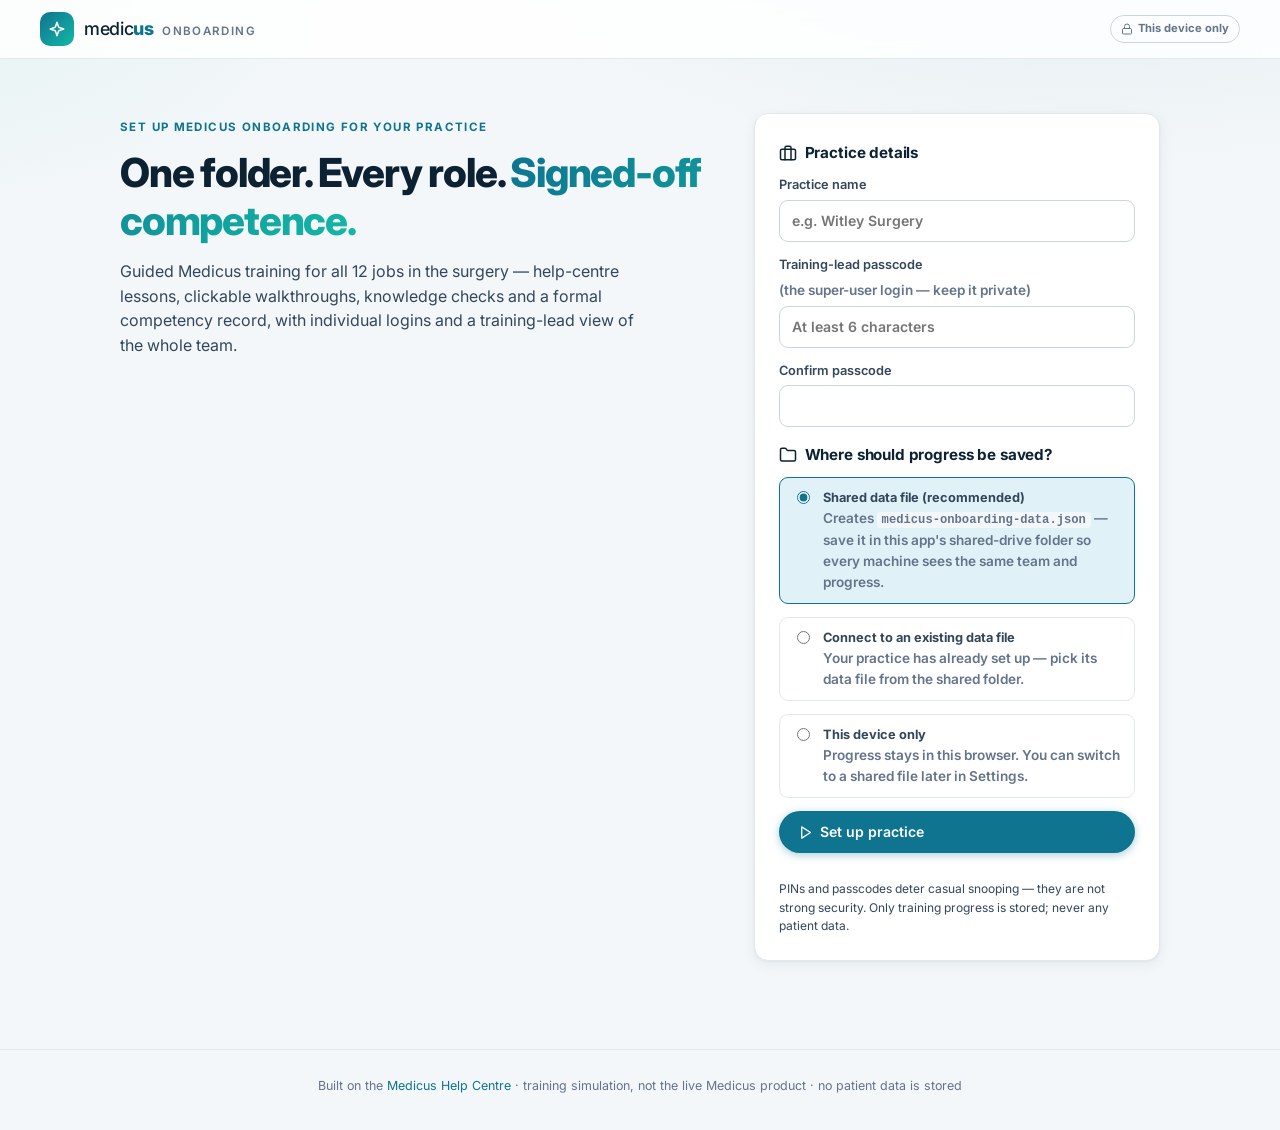
==== commit fd2dca55: "feat: turn the app into a shared-folder practice service with logins - new data layer (js/store.js):" ====
--- a/index.html
+++ b/index.html
@@ -14,6 +14,7 @@
   <script src="js/icons.js"></script>
   <script src="js/curriculum.js"></script>
   <script src="js/walkthroughs.js"></script>
+  <script src="js/store.js"></script>
   <script src="js/app.js"></script>
 </body>
 </html>
--- a/css/main.css
+++ b/css/main.css
@@ -261,15 +261,6 @@
   border: 1px solid var(--border-strong); min-width: 170px;
 }
 
-/* ── Lesson reader ─────────────────────────────────────────────────────── */
-
-.lesson { background: var(--surface); border: 1px solid var(--border); border-radius: var(--radius); box-shadow: var(--shadow); padding: clamp(22px, 4vw, 44px); }
-.lesson-head h1 { font-size: 1.5rem; font-weight: 800; margin: 6px 0 14px; }
-.lesson-body { margin-top: 22px; font-size: .94rem; color: var(--ink-soft); }
-.lesson-body p { margin: 0 0 14px; max-width: 72ch; }
-.lesson-body strong { color: var(--ink); }
-.lesson-foot { display: flex; gap: 10px; margin-top: 28px; padding-top: 20px; border-top: 1px solid var(--border); flex-wrap: wrap; }
-
 /* ── Quiz ──────────────────────────────────────────────────────────────── */
 
 .quiz { max-width: 720px; margin: 0 auto; }
@@ -325,6 +316,91 @@
 .search-hit:hover { box-shadow: var(--shadow-lift); }
 .search-hit p { font-size: .82rem; color: var(--muted); }
 .search-hit .pill { align-self: flex-start; }
+
+/* ── Login, setup, dashboard, settings (practice service) ──────────────── */
+
+.practice-name { font-size: .82rem; color: var(--muted); font-weight: 600; margin-left: 6px; white-space: nowrap; }
+.storage-badge {
+  display: inline-flex; align-items: center; gap: 5px; font-size: .7rem; font-weight: 700;
+  border: 1px solid var(--border-strong); border-radius: 999px; padding: 4px 10px; color: var(--muted); white-space: nowrap;
+}
+.storage-badge.ok { border-color: #bbe7c8; background: var(--success-soft); color: var(--success); }
+.id-chip { display: inline-flex; align-items: center; gap: 7px; font-size: .82rem; font-weight: 700; color: var(--ink-soft); white-space: nowrap; }
+.avatar-xs { width: 26px; height: 26px; font-size: .66rem; display: inline-grid; place-items: center; border-radius: 50%; color: #fff; }
+.small { font-size: .75rem; }
+.page-title { display: flex; align-items: center; gap: 10px; font-size: 1.4rem; margin-bottom: 20px; }
+
+.gate-card { max-width: 480px; margin: 60px auto; text-align: center; padding: 40px 32px; }
+.gate-icn { display: grid; place-items: center; width: 72px; height: 72px; margin: 0 auto 16px; border-radius: 50%; background: var(--primary-soft); color: var(--primary-deep); }
+.gate-card h1 { font-size: 1.3rem; }
+.gate-card p { margin-top: 10px; }
+
+.hero-setup { align-items: flex-start; }
+.setup-note { display: inline-flex; align-items: center; gap: 7px; margin-top: 16px; font-size: .82rem; font-weight: 600; color: var(--success); background: var(--success-soft); border-radius: 999px; padding: 6px 14px; }
+.setup-card { padding: 24px; display: flex; flex-direction: column; gap: 13px; }
+.setup-card h3 { font-size: .95rem; display: flex; gap: 8px; align-items: center; margin-top: 6px; }
+.setup-card label { font-size: .8rem; font-weight: 600; color: var(--ink-soft); display: flex; flex-direction: column; gap: 5px; }
+.setup-card input[type=text], .setup-card input[type=password], .setup-card input:not([type]) {
+  font: inherit; font-size: .88rem; padding: 9px 12px; border-radius: var(--radius-sm);
+  border: 1px solid var(--border-strong);
+}
+.setup-card input:focus { outline: 2px solid var(--primary-soft); border-color: var(--primary); }
+.radio { flex-direction: row !important; gap: 10px !important; align-items: flex-start; cursor: pointer; padding: 10px 12px; border: 1.5px solid var(--border); border-radius: var(--radius-sm); }
+.radio:has(input:checked) { border-color: var(--primary); background: var(--primary-soft); }
+.radio input { margin-top: 3px; accent-color: var(--primary); }
+.radio code { font-size: .76rem; background: var(--bg); padding: 1px 5px; border-radius: 4px; }
+
+.login-page { max-width: 760px; margin: 24px auto; text-align: center; }
+.login-page h1 { font-size: 1.6rem; font-weight: 800; }
+.login-page > .muted { display: block; margin-top: 8px; }
+.login-grid { grid-template-columns: repeat(auto-fill, minmax(160px, 1fr)); margin-top: 26px; text-align: left; }
+.login-tile {
+  display: flex; flex-direction: column; align-items: center; gap: 7px; text-align: center;
+  font: inherit; padding: 18px 12px; cursor: pointer;
+  background: var(--surface); border: 1.5px solid var(--border); border-radius: var(--radius);
+  box-shadow: var(--shadow); transition: all .15s ease; color: var(--ink);
+}
+.login-tile:hover { transform: translateY(-2px); box-shadow: var(--shadow-lift); border-color: var(--primary); }
+.login-tile.sel { border-color: var(--primary); background: var(--primary-soft); }
+.login-tile b { font-size: .9rem; }
+.login-admin { border-style: dashed; }
+.login-panel { max-width: 360px; margin: 22px auto 0; padding: 22px; }
+.login-panel-head { display: flex; align-items: center; gap: 10px; justify-content: center; margin-bottom: 14px; }
+.login-panel form { display: flex; flex-direction: column; gap: 10px; }
+.login-panel input {
+  font: inherit; font-size: 1rem; text-align: center; letter-spacing: .2em; padding: 10px 12px;
+  border: 1.5px solid var(--border-strong); border-radius: var(--radius-sm);
+}
+.login-panel input:focus { outline: 2px solid var(--primary-soft); border-color: var(--primary); }
+.login-panel .muted { margin-bottom: 4px; }
+
+.dash-head { display: flex; align-items: flex-end; justify-content: space-between; gap: 20px; flex-wrap: wrap; margin-bottom: 8px; }
+.dash-head h1 { font-size: 1.6rem; font-weight: 800; }
+.dash-table-wrap { overflow-x: auto; }
+.dash-table { width: 100%; border-collapse: collapse; font-size: .85rem; }
+.dash-table th { text-align: left; font-size: .68rem; text-transform: uppercase; letter-spacing: .06em; color: var(--muted); padding: 12px 14px; border-bottom: 1.5px solid var(--border-strong); }
+.dash-table td { padding: 10px 14px; border-bottom: 1px solid var(--border); vertical-align: middle; }
+.dash-table tr:last-child td { border-bottom: 0; }
+.dash-name { display: flex; align-items: center; gap: 10px; color: var(--ink); line-height: 1.3; }
+.dash-name:hover b { color: var(--primary); }
+.dash-actions { white-space: nowrap; }
+.mod-dots { display: flex; gap: 5px; flex-wrap: wrap; max-width: 220px; }
+.mod-dot { width: 13px; height: 13px; border-radius: 4px; background: var(--ring-bg); }
+.mod-dot.part { background: var(--accent); opacity: .55; }
+.mod-dot.done { background: var(--success); }
+.add-person form.add-person-row { flex-direction: row; flex-wrap: wrap; align-items: stretch; }
+.add-person-row input { flex: 2; min-width: 180px; }
+.add-person-row select { flex: 2; min-width: 180px; }
+.add-person .small { margin-top: 8px; }
+
+.settings-card { padding: 22px; margin-bottom: 16px; }
+.settings-card h3 { font-size: .95rem; display: flex; gap: 8px; align-items: center; margin-bottom: 12px; }
+.settings-card p { font-size: .86rem; color: var(--ink-soft); margin-bottom: 10px; }
+.settings-form { display: flex; gap: 10px; align-items: flex-end; flex-wrap: wrap; margin-bottom: 12px; }
+.settings-form label { font-size: .76rem; font-weight: 600; color: var(--muted); display: flex; flex-direction: column; gap: 4px; }
+.settings-form input { font: inherit; font-size: .86rem; padding: 8px 12px; border: 1px solid var(--border-strong); border-radius: var(--radius-sm); min-width: 200px; }
+.settings-notes { margin: 0; padding-left: 18px; font-size: .82rem; display: flex; flex-direction: column; gap: 7px; }
+.settings-card code { font-size: .78rem; background: var(--bg); padding: 1px 5px; border-radius: 4px; }
 
 /* ── Toast & boot error ────────────────────────────────────────────────── */
 
